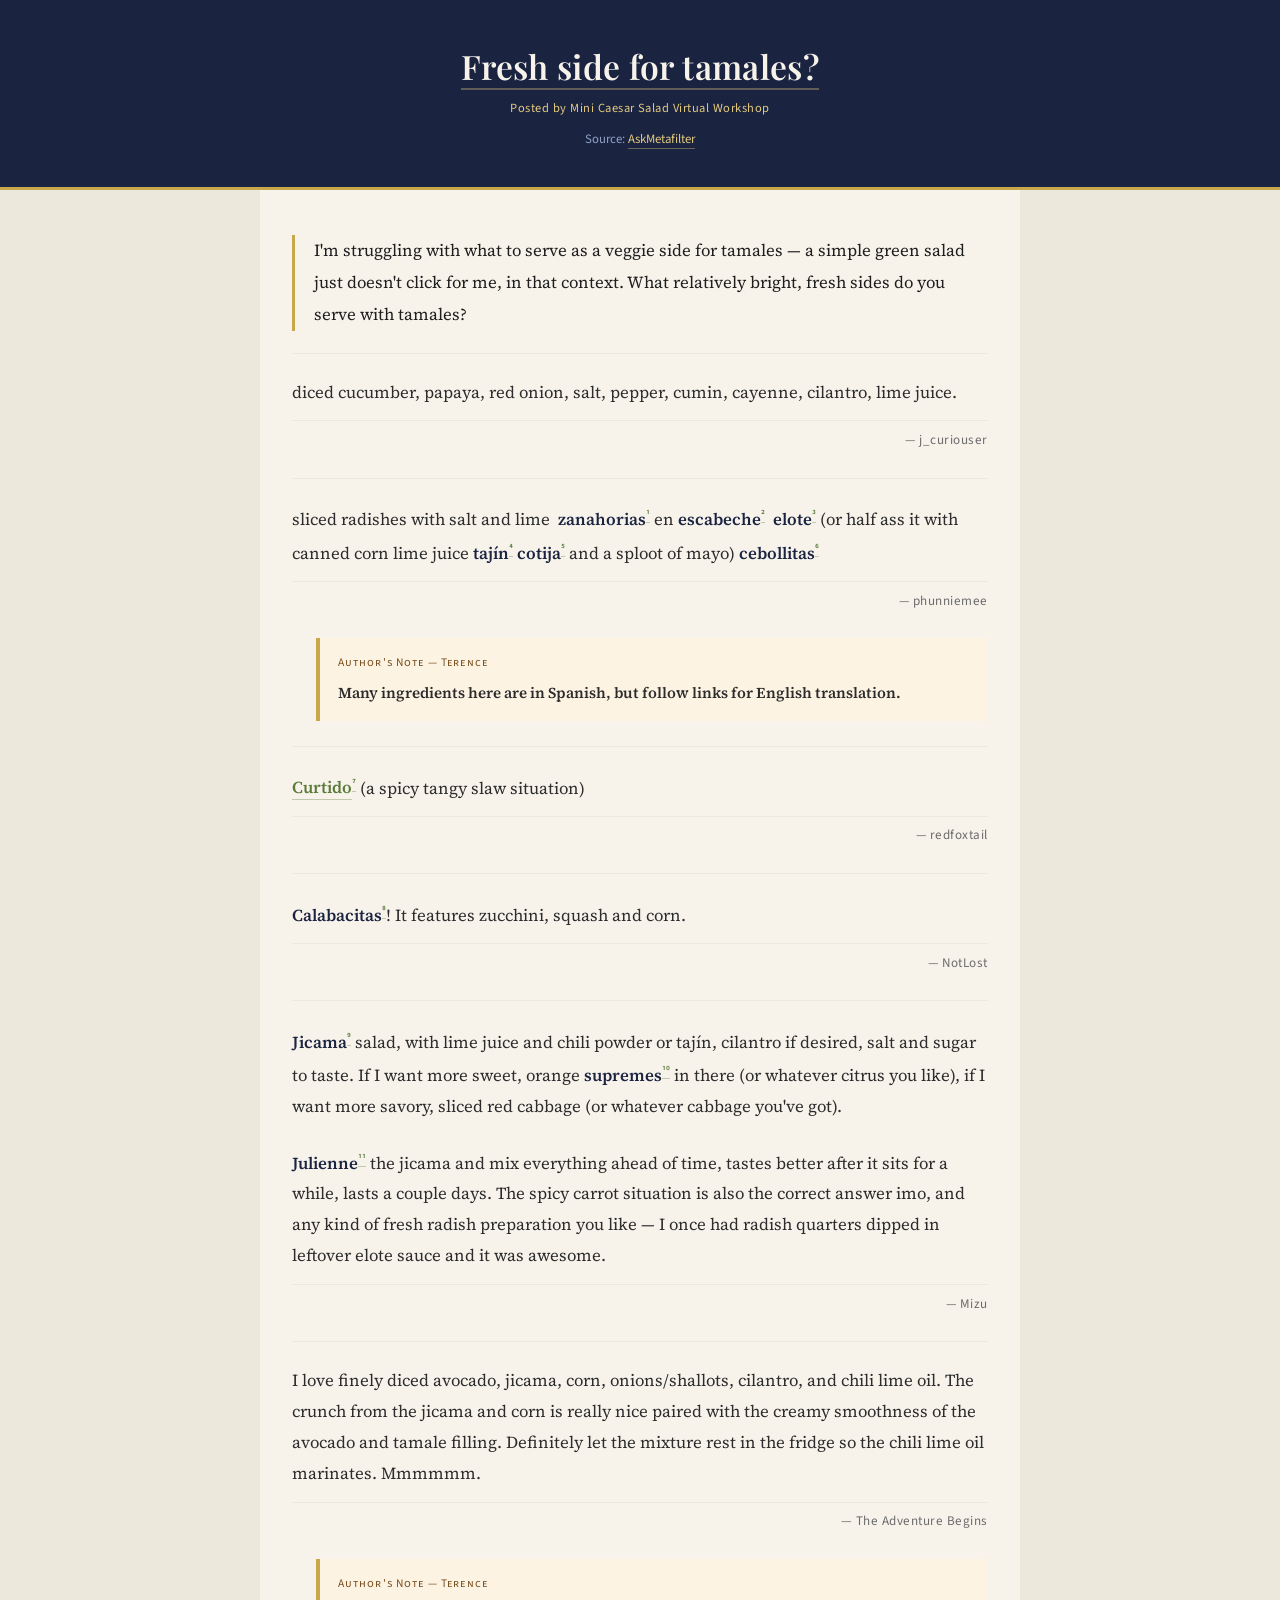
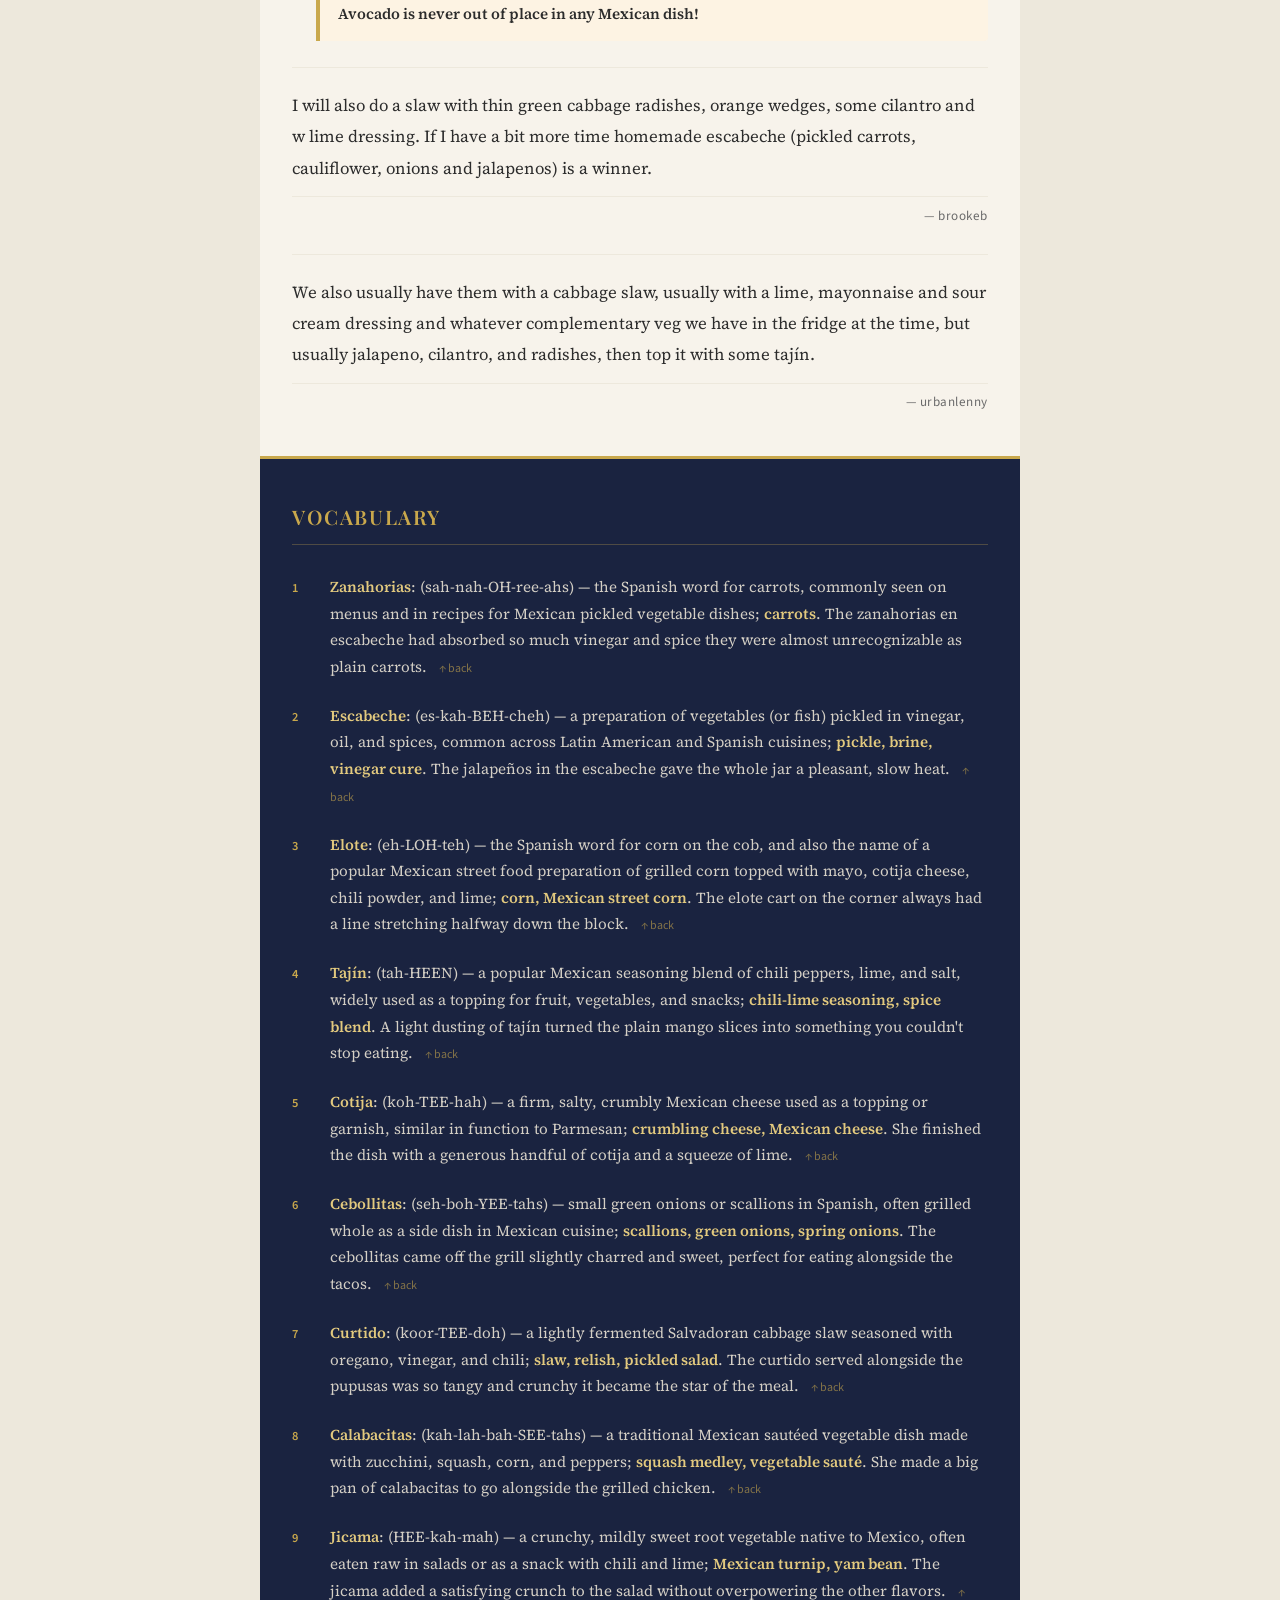
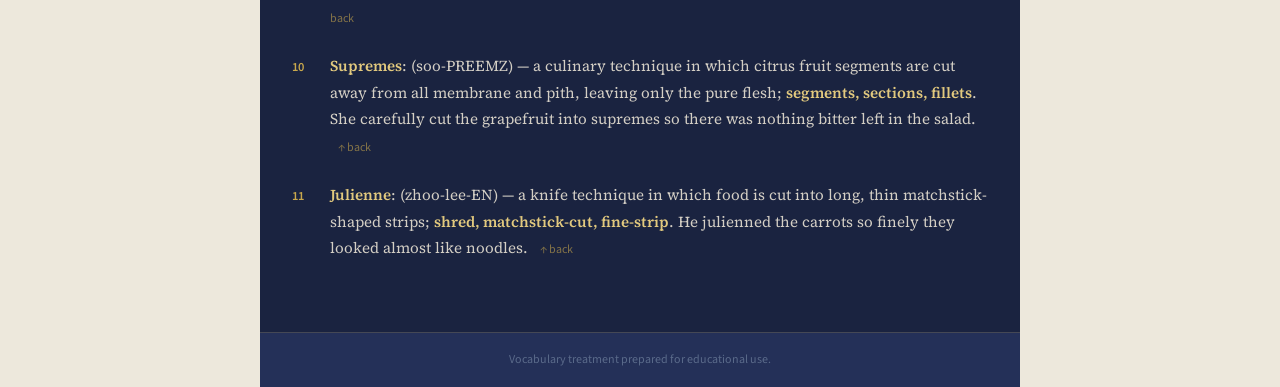
==== student-materials/fresh-side-for-tamales.html @ 1bf96592 "Fix student-materials submodule, add files as regular folder" ====
<!DOCTYPE html>
<html lang="en">
<head>
<meta charset="UTF-8">
<meta name="viewport" content="width=device-width, initial-scale=1.0">
<title>Fresh side for tamales? — Vocab Treatment</title>
<link href="https://fonts.googleapis.com/css2?family=Playfair+Display:ital,wght@0,400;0,600;1,400&family=Source+Serif+4:ital,wght@0,300;0,400;1,300&family=Source+Sans+3:wght@400;600&display=swap" rel="stylesheet">
<style>
  *, *::before, *::after { box-sizing: border-box; margin: 0; padding: 0; }

  :root {
    --navy: #1a2340;
    --navy-light: #243058;
    --cream: #f7f3eb;
    --cream-dark: #ede8dc;
    --gold: #c9a84c;
    --gold-light: #e2c97e;
    --charcoal: #2c2c2c;
    --muted: #6b6b6b;
    --amber: #7a4f1e;
    --amber-bg: #fdf3e3;
    --amber-border: #c9a84c;
  }

  body {
    background-color: var(--cream-dark);
    font-family: 'Source Serif 4', Georgia, serif;
    color: var(--charcoal);
    line-height: 1.85;
    font-size: 1.05rem;
  }

  /* ── HEADER ── */
  header {
    background-color: var(--navy);
    padding: 2.8rem 2rem 2.2rem;
    text-align: center;
    border-bottom: 3px solid var(--gold);
  }

  header h1 {
    font-family: 'Playfair Display', Georgia, serif;
    font-size: 2.1rem;
    font-weight: 600;
    color: var(--cream);
    letter-spacing: 0.01em;
    line-height: 1.3;
    margin-bottom: 0.55rem;
  }

  header h1 a {
    color: var(--cream);
    text-decoration: none;
    border-bottom: 2px solid rgba(226,201,126,0.35);
    transition: border-color 0.2s;
  }

  header h1 a:hover {
    border-color: var(--gold-light);
  }

  header .byline {
    font-family: 'Source Sans 3', sans-serif;
    font-size: 0.78rem;
    color: var(--gold-light);
    letter-spacing: 0.04em;
    margin-bottom: 0.5rem;
  }

  header .source-line {
    font-family: 'Source Sans 3', sans-serif;
    font-size: 0.8rem;
    color: #8fa0c4;
    margin-top: 0.3rem;
  }

  header .source-line a {
    color: var(--gold-light);
    text-decoration: none;
    border-bottom: 1px solid rgba(226,201,126,0.4);
    transition: border-color 0.2s;
  }

  header .source-line a:hover {
    border-color: var(--gold-light);
  }

  /* ── ARTICLE BODY ── */
  .article-wrap {
    max-width: 760px;
    margin: 0 auto;
    padding: 2.8rem 2rem 1rem;
    background-color: var(--cream);
  }

  .article-body p {
    margin-bottom: 1.4rem;
    font-size: 1.05rem;
  }

  .article-body a {
    color: #5a7a3a;
    text-decoration: none;
    border-bottom: 1px solid rgba(90,122,58,0.35);
    transition: border-color 0.2s;
  }

  .article-body a:hover {
    border-color: #5a7a3a;
  }

  .article-body strong {
    color: var(--navy);
    font-weight: 600;
  }

  sup a {
    color: var(--gold);
    text-decoration: none;
    font-size: 0.75em;
    font-family: 'Source Sans 3', sans-serif;
    font-weight: 600;
  }

  sup a:hover {
    color: var(--gold-light);
  }

  /* ── FEATURED POST (opening question) ── */
  .featured-post {
    font-size: 1.15rem;
    line-height: 1.9;
    border-left: 3px solid var(--gold);
    padding-left: 1.2rem;
    margin-bottom: 1.4rem;
    color: #1e1e1e;
  }

  /* ── COMMENT ATTRIBUTION ── */
  .comment-attr {
    font-family: 'Source Sans 3', sans-serif;
    font-size: 0.82rem;
    color: var(--muted);
    letter-spacing: 0.04em;
    text-align: right;
    margin-top: -0.6rem;
    margin-bottom: 1.6rem;
    border-top: 1px solid var(--cream-dark);
    padding-top: 0.4rem;
  }

  /* ── DIVIDER ── */
  .comment-divider {
    border: none;
    border-top: 1px solid var(--cream-dark);
    margin: 0.4rem 0 1.4rem;
  }

  /* ── AUTHOR'S NOTE ── */
  .author-note {
    background-color: var(--amber-bg);
    border-left: 4px solid var(--amber-border);
    margin: 0 0 1.6rem 1.5rem;
    padding: 0.85rem 1.1rem;
    border-radius: 0 4px 4px 0;
  }

  .author-note .note-label {
    font-family: 'Source Sans 3', sans-serif;
    font-size: 0.72rem;
    font-variant: small-caps;
    letter-spacing: 0.1em;
    color: var(--amber);
    margin-bottom: 0.35rem;
  }

  .author-note p {
    font-size: 0.95rem !important;
    margin-bottom: 0 !important;
    color: var(--charcoal);
    font-weight: 600;
  }

  /* ── DEFINITION PANEL ── */
  .def-panel {
    background-color: var(--navy);
    max-width: 760px;
    margin: 0 auto;
    padding: 2.4rem 2rem 3rem;
    border-top: 3px solid var(--gold);
  }

  .def-panel h2 {
    font-family: 'Playfair Display', Georgia, serif;
    color: var(--gold);
    font-size: 1.25rem;
    font-weight: 600;
    letter-spacing: 0.08em;
    text-transform: uppercase;
    margin-bottom: 1.8rem;
    padding-bottom: 0.6rem;
    border-bottom: 1px solid rgba(201,168,76,0.3);
  }

  .def-entry {
    display: flex;
    gap: 1rem;
    margin-bottom: 1.4rem;
    align-items: baseline;
  }

  .def-num {
    font-family: 'Source Sans 3', sans-serif;
    font-size: 0.78rem;
    color: var(--gold);
    font-weight: 600;
    min-width: 1.4rem;
    padding-top: 0.05rem;
  }

  .def-text {
    font-family: 'Source Serif 4', Georgia, serif;
    font-size: 0.95rem;
    color: #d4cfc5;
    line-height: 1.75;
  }

  .def-text strong {
    color: var(--gold-light);
    font-weight: 600;
  }

  .def-back {
    font-family: 'Source Sans 3', sans-serif;
    font-size: 0.75rem;
    color: rgba(201,168,76,0.6);
    text-decoration: none;
    margin-left: 0.5rem;
    transition: color 0.2s;
  }

  .def-back:hover {
    color: var(--gold);
  }

  /* ── FOOTER ── */
  footer {
    background-color: var(--navy-light);
    max-width: 760px;
    margin: 0 auto;
    padding: 1rem 2rem;
    text-align: center;
    font-family: 'Source Sans 3', sans-serif;
    font-size: 0.75rem;
    color: #5a6a8a;
    border-top: 1px solid rgba(201,168,76,0.2);
  }
</style>
</head>
<body>

<!-- ══════════════════════════════════════════
     HEADER
══════════════════════════════════════════ -->
<header>
  <h1><a href="https://ask.metafilter.com/390021/Fresh-side-for-tamales" target="_blank">Fresh side for tamales?</a></h1>
  <div class="byline">Posted by Mini Caesar Salad Virtual Workshop</div>
  <div class="source-line">Source: <a href="https://ask.metafilter.com/390021/Fresh-side-for-tamales" target="_blank">AskMetafilter</a></div>
</header>

<!-- ══════════════════════════════════════════
     ARTICLE BODY
══════════════════════════════════════════ -->
<div class="article-wrap">
<div class="article-body">

  <p class="featured-post">I'm struggling with what to serve as a veggie side for tamales — a simple green salad just doesn't click for me, in that context. What relatively bright, fresh sides do you serve with tamales?</p>
  <hr class="comment-divider">

  <p>diced cucumber, papaya, red onion, salt, pepper, cumin, cayenne, cilantro, lime juice.</p>
  <div class="comment-attr">— j_curiouser</div>
  <hr class="comment-divider">

  <p>sliced radishes with salt and lime &nbsp;<strong id="anchor-1">zanahorias</strong><sup><a href="#def-1">¹</a></sup> en <strong id="anchor-2">escabeche</strong><sup><a href="#def-2">²</a></sup> &nbsp;<strong id="anchor-3">elote</strong><sup><a href="#def-3">³</a></sup> (or half ass it with canned corn lime juice <strong id="anchor-4">tajín</strong><sup><a href="#def-4">⁴</a></sup> <strong id="anchor-5">cotija</strong><sup><a href="#def-5">⁵</a></sup> and a sploot of mayo) <strong id="anchor-6">cebollitas</strong><sup><a href="#def-6">⁶</a></sup></p>
  <div class="comment-attr">— phunniemee</div>

  <div class="author-note">
    <div class="note-label">Author's Note — Terence</div>
    <p>Many ingredients here are in Spanish, but follow links for English translation.</p>
  </div>

  <hr class="comment-divider">

  <p><strong id="anchor-7"><a href="https://www.sandravalvassori.com/quick-curtido-salvadoran-cabbage-slaw/" target="_blank">Curtido</a></strong><sup><a href="#def-7">⁷</a></sup> (a spicy tangy slaw situation)</p>
  <div class="comment-attr">— redfoxtail</div>
  <hr class="comment-divider">

  <p><strong id="anchor-8">Calabacitas</strong><sup><a href="#def-8">⁸</a></sup>! It features zucchini, squash and corn.</p>
  <div class="comment-attr">— NotLost</div>
  <hr class="comment-divider">

  <p><strong id="anchor-9">Jicama</strong><sup><a href="#def-9">⁹</a></sup> salad, with lime juice and chili powder or tajín, cilantro if desired, salt and sugar to taste. If I want more sweet, orange <strong id="anchor-10">supremes</strong><sup><a href="#def-10">¹⁰</a></sup> in there (or whatever citrus you like), if I want more savory, sliced red cabbage (or whatever cabbage you've got).</p>
  <p><strong id="anchor-11">Julienne</strong><sup><a href="#def-11">¹¹</a></sup> the jicama and mix everything ahead of time, tastes better after it sits for a while, lasts a couple days. The spicy carrot situation is also the correct answer imo, and any kind of fresh radish preparation you like — I once had radish quarters dipped in leftover elote sauce and it was awesome.</p>
  <div class="comment-attr">— Mizu</div>
  <hr class="comment-divider">

  <p>I love finely diced avocado, jicama, corn, onions/shallots, cilantro, and chili lime oil. The crunch from the jicama and corn is really nice paired with the creamy smoothness of the avocado and tamale filling. Definitely let the mixture rest in the fridge so the chili lime oil marinates. Mmmmmm.</p>
  <div class="comment-attr">— The Adventure Begins</div>

  <div class="author-note">
    <div class="note-label">Author's Note — Terence</div>
    <p>Avocado is never out of place in any Mexican dish!</p>
  </div>

  <hr class="comment-divider">

  <p>I will also do a slaw with thin green cabbage radishes, orange wedges, some cilantro and w lime dressing. If I have a bit more time homemade escabeche (pickled carrots, cauliflower, onions and jalapenos) is a winner.</p>
  <div class="comment-attr">— brookeb</div>
  <hr class="comment-divider">

  <p>We also usually have them with a cabbage slaw, usually with a lime, mayonnaise and sour cream dressing and whatever complementary veg we have in the fridge at the time, but usually jalapeno, cilantro, and radishes, then top it with some tajín.</p>
  <div class="comment-attr">— urbanlenny</div>

</div><!-- /article-body -->
</div><!-- /article-wrap -->

<!-- ══════════════════════════════════════════
     DEFINITION PANEL
══════════════════════════════════════════ -->
<div class="def-panel">
  <h2>Vocabulary</h2>

  <div class="def-entry" id="def-1">
    <div class="def-num">1</div>
    <div class="def-text">
      <strong>Zanahorias</strong>: (sah-nah-OH-ree-ahs) — the Spanish word for carrots, commonly seen on menus and in recipes for Mexican pickled vegetable dishes; <strong>carrots</strong>. The zanahorias en escabeche had absorbed so much vinegar and spice they were almost unrecognizable as plain carrots.
      <a class="def-back" href="#anchor-1">↑ back</a>
    </div>
  </div>

  <div class="def-entry" id="def-2">
    <div class="def-num">2</div>
    <div class="def-text">
      <strong>Escabeche</strong>: (es-kah-BEH-cheh) — a preparation of vegetables (or fish) pickled in vinegar, oil, and spices, common across Latin American and Spanish cuisines; <strong>pickle, brine, vinegar cure</strong>. The jalapeños in the escabeche gave the whole jar a pleasant, slow heat.
      <a class="def-back" href="#anchor-2">↑ back</a>
    </div>
  </div>

  <div class="def-entry" id="def-3">
    <div class="def-num">3</div>
    <div class="def-text">
      <strong>Elote</strong>: (eh-LOH-teh) — the Spanish word for corn on the cob, and also the name of a popular Mexican street food preparation of grilled corn topped with mayo, cotija cheese, chili powder, and lime; <strong>corn, Mexican street corn</strong>. The elote cart on the corner always had a line stretching halfway down the block.
      <a class="def-back" href="#anchor-3">↑ back</a>
    </div>
  </div>

  <div class="def-entry" id="def-4">
    <div class="def-num">4</div>
    <div class="def-text">
      <strong>Tajín</strong>: (tah-HEEN) — a popular Mexican seasoning blend of chili peppers, lime, and salt, widely used as a topping for fruit, vegetables, and snacks; <strong>chili-lime seasoning, spice blend</strong>. A light dusting of tajín turned the plain mango slices into something you couldn't stop eating.
      <a class="def-back" href="#anchor-4">↑ back</a>
    </div>
  </div>

  <div class="def-entry" id="def-5">
    <div class="def-num">5</div>
    <div class="def-text">
      <strong>Cotija</strong>: (koh-TEE-hah) — a firm, salty, crumbly Mexican cheese used as a topping or garnish, similar in function to Parmesan; <strong>crumbling cheese, Mexican cheese</strong>. She finished the dish with a generous handful of cotija and a squeeze of lime.
      <a class="def-back" href="#anchor-5">↑ back</a>
    </div>
  </div>

  <div class="def-entry" id="def-6">
    <div class="def-num">6</div>
    <div class="def-text">
      <strong>Cebollitas</strong>: (seh-boh-YEE-tahs) — small green onions or scallions in Spanish, often grilled whole as a side dish in Mexican cuisine; <strong>scallions, green onions, spring onions</strong>. The cebollitas came off the grill slightly charred and sweet, perfect for eating alongside the tacos.
      <a class="def-back" href="#anchor-6">↑ back</a>
    </div>
  </div>

  <div class="def-entry" id="def-7">
    <div class="def-num">7</div>
    <div class="def-text">
      <strong>Curtido</strong>: (koor-TEE-doh) — a lightly fermented Salvadoran cabbage slaw seasoned with oregano, vinegar, and chili; <strong>slaw, relish, pickled salad</strong>. The curtido served alongside the pupusas was so tangy and crunchy it became the star of the meal.
      <a class="def-back" href="#anchor-7">↑ back</a>
    </div>
  </div>

  <div class="def-entry" id="def-8">
    <div class="def-num">8</div>
    <div class="def-text">
      <strong>Calabacitas</strong>: (kah-lah-bah-SEE-tahs) — a traditional Mexican sautéed vegetable dish made with zucchini, squash, corn, and peppers; <strong>squash medley, vegetable sauté</strong>. She made a big pan of calabacitas to go alongside the grilled chicken.
      <a class="def-back" href="#anchor-8">↑ back</a>
    </div>
  </div>

  <div class="def-entry" id="def-9">
    <div class="def-num">9</div>
    <div class="def-text">
      <strong>Jicama</strong>: (HEE-kah-mah) — a crunchy, mildly sweet root vegetable native to Mexico, often eaten raw in salads or as a snack with chili and lime; <strong>Mexican turnip, yam bean</strong>. The jicama added a satisfying crunch to the salad without overpowering the other flavors.
      <a class="def-back" href="#anchor-9">↑ back</a>
    </div>
  </div>

  <div class="def-entry" id="def-10">
    <div class="def-num">10</div>
    <div class="def-text">
      <strong>Supremes</strong>: (soo-PREEMZ) — a culinary technique in which citrus fruit segments are cut away from all membrane and pith, leaving only the pure flesh; <strong>segments, sections, fillets</strong>. She carefully cut the grapefruit into supremes so there was nothing bitter left in the salad.
      <a class="def-back" href="#anchor-10">↑ back</a>
    </div>
  </div>

  <div class="def-entry" id="def-11">
    <div class="def-num">11</div>
    <div class="def-text">
      <strong>Julienne</strong>: (zhoo-lee-EN) — a knife technique in which food is cut into long, thin matchstick-shaped strips; <strong>shred, matchstick-cut, fine-strip</strong>. He julienned the carrots so finely they looked almost like noodles.
      <a class="def-back" href="#anchor-11">↑ back</a>
    </div>
  </div>

</div><!-- /def-panel -->

<footer>
  Vocabulary treatment prepared for educational use.
</footer>

</body>
</html>
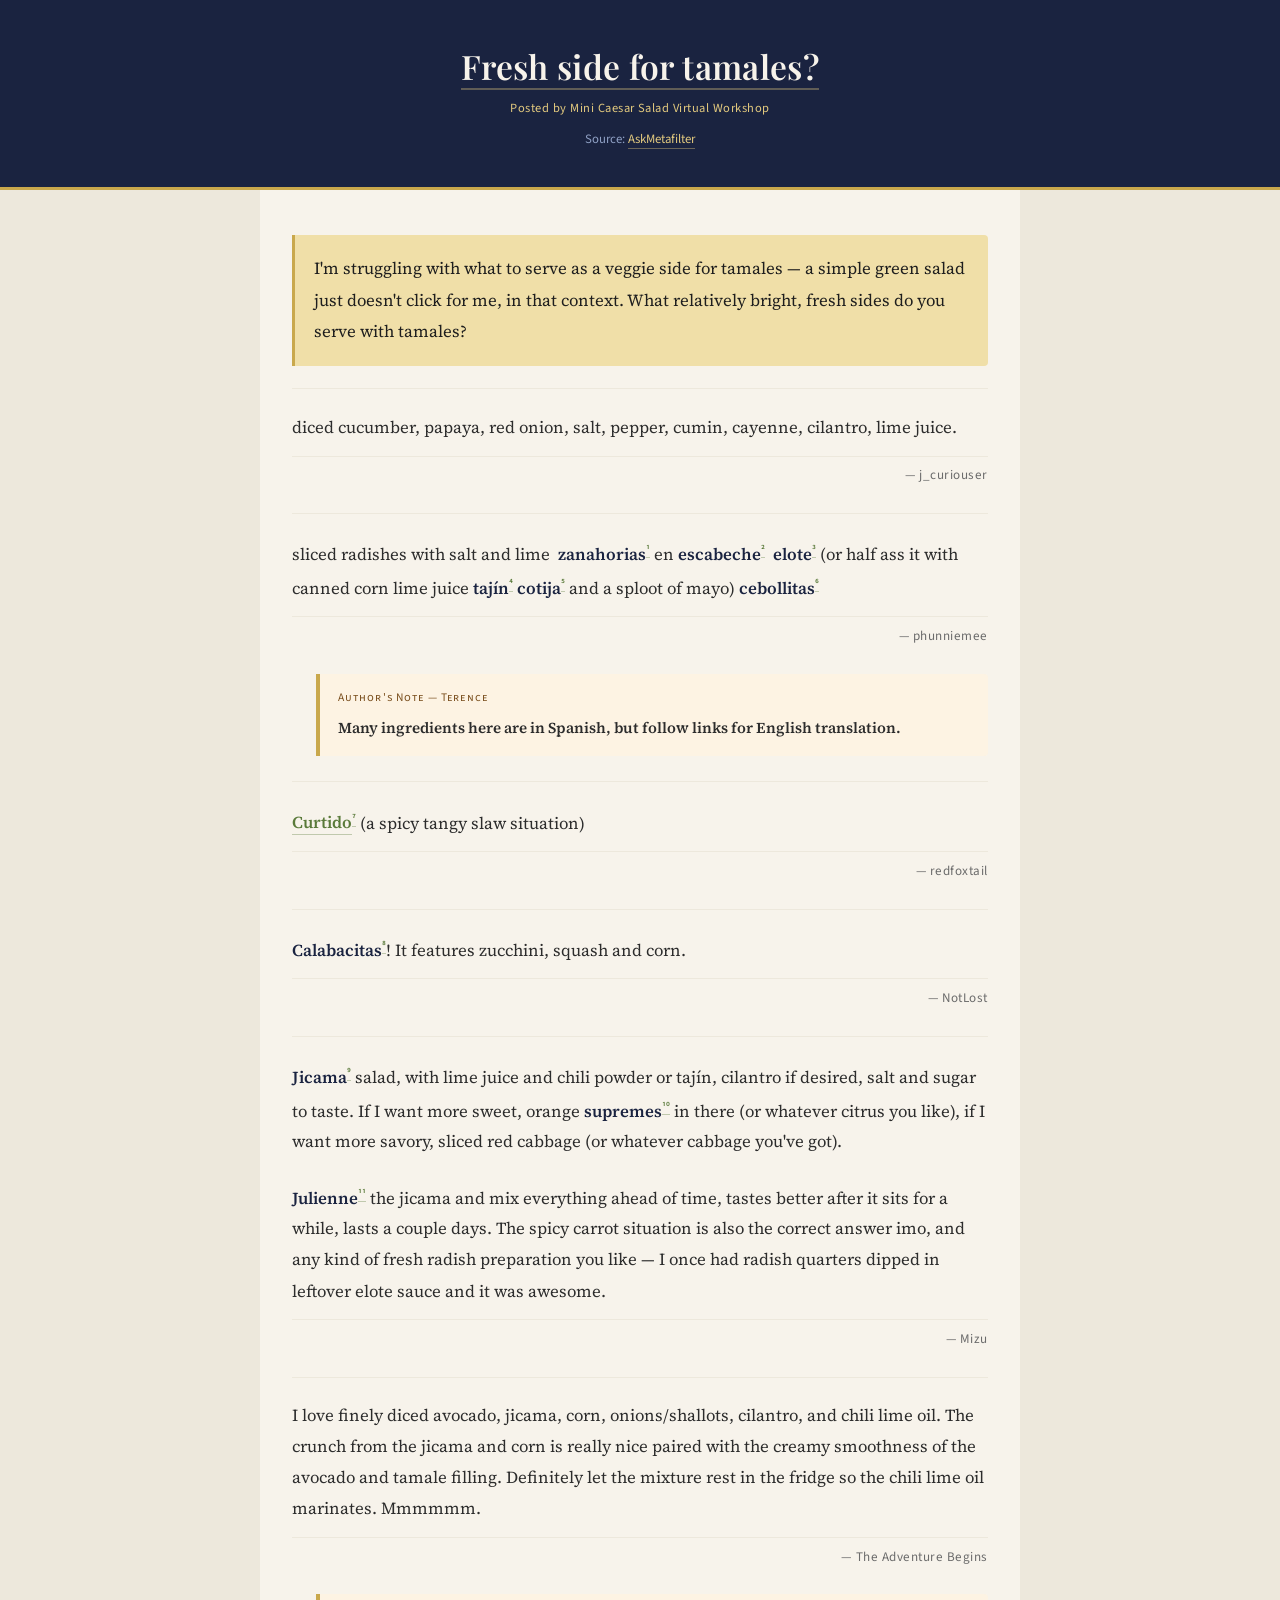
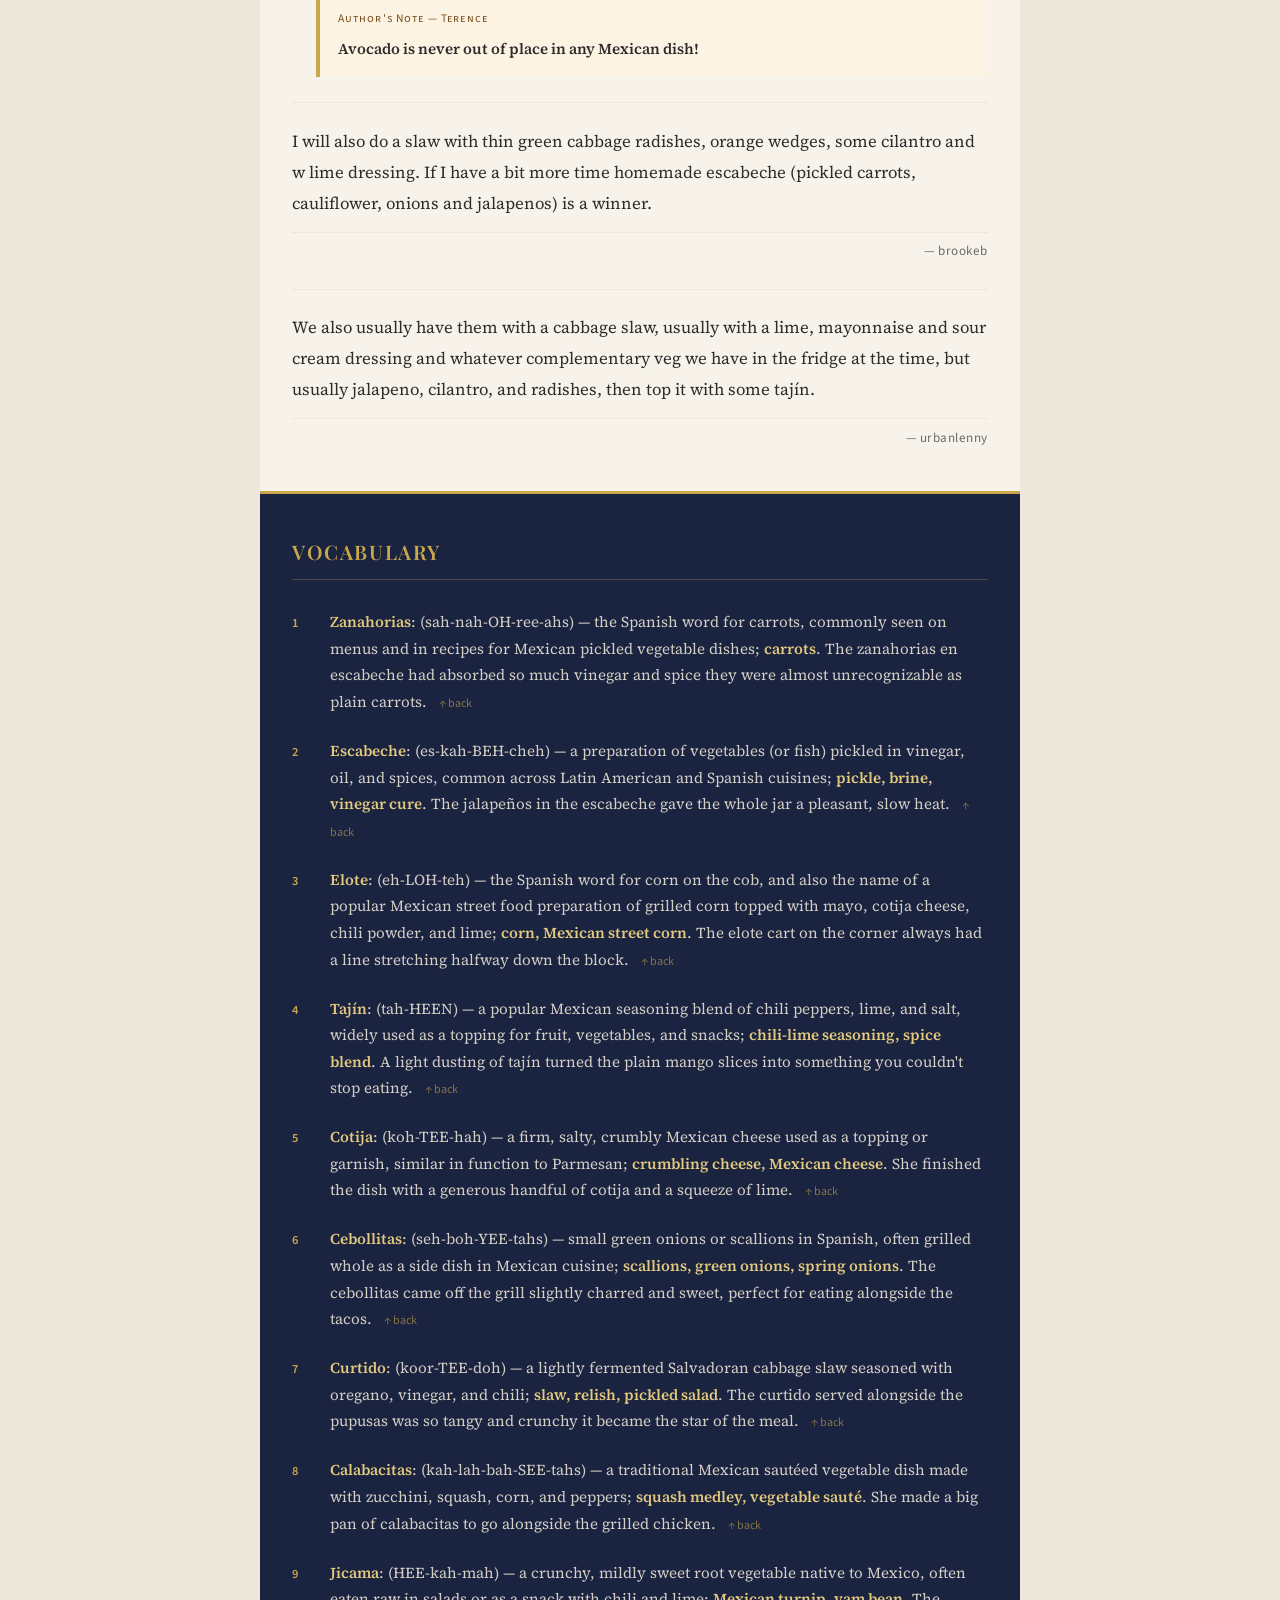
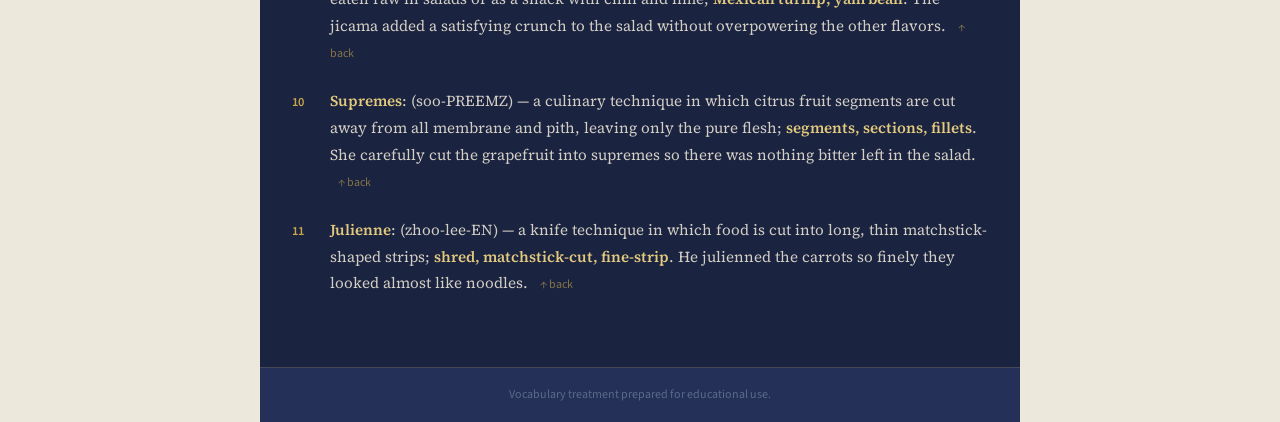
==== commit 0248efe7: "Update featured post background color" ====
--- a/student-materials/fresh-side-for-tamales.html
+++ b/student-materials/fresh-side-for-tamales.html
@@ -131,8 +131,10 @@
     font-size: 1.15rem;
     line-height: 1.9;
     border-left: 3px solid var(--gold);
-    padding-left: 1.2rem;
+    padding: 1.1rem 1.2rem;
     margin-bottom: 1.4rem;
+    background-color: #f0dfa8;
+    border-radius: 0 4px 4px 0;
     color: #1e1e1e;
   }
 
